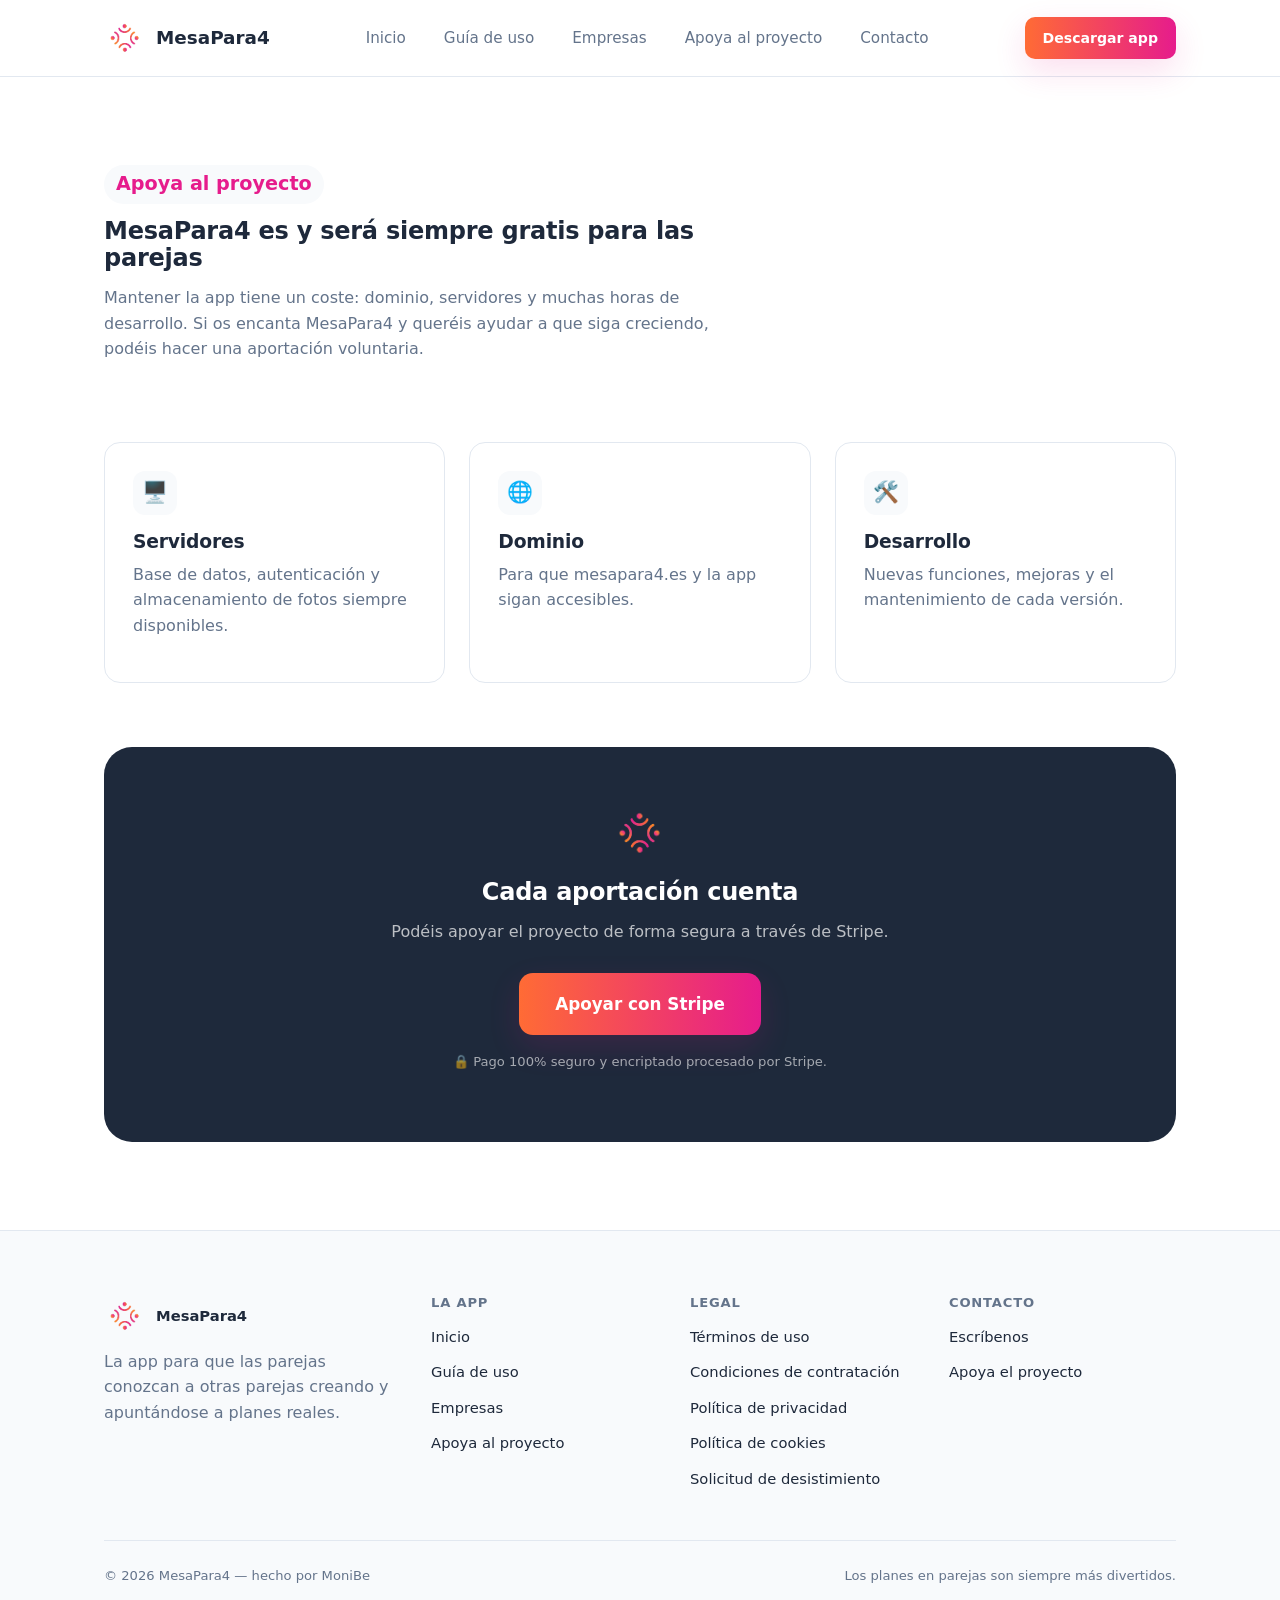
==== aportaciones.html @ 4d785fa5 "Creados un header y un footer a parte que todas las páginas comparten. Cambiados los enlaces para qu" ====
<!DOCTYPE html>
<html lang="es">
<head>
  <meta charset="UTF-8">
  <meta name="viewport" content="width=device-width, initial-scale=1.0">
  <title>Apoya al proyecto · MesaPara4</title>
  <meta name="description" content="MesaPara4 es gratis para las parejas. Ayudadnos a mantener servidores, dominio y desarrollo con una aportación voluntaria.">
  <link rel="stylesheet" href="css/styles.css">
  
</head>
<body>

  <div id="site-header"></div>

  <main>

  <section style="padding-bottom:40px;">
    <div class="container">
      <div class="section-head left reveal">
        <span class="badge">Apoya al proyecto</span>
        <h1>MesaPara4 es y será siempre gratis para las parejas</h1>
        <p class="text-muted" style="max-width:60ch;">Mantener la app tiene un coste: dominio, servidores y muchas horas de desarrollo. Si os encanta MesaPara4 y queréis ayudar a que siga creciendo, podéis hacer una aportación voluntaria.</p>
      </div>
    </div>
  </section>

  <section style="padding-top:0;">
    <div class="container">
      <div class="grid-3">
        <div class="card reveal">
          <div class="icon-dot">🖥️</div>
          <h3>Servidores</h3>
          <p class="text-muted">Base de datos, autenticación y almacenamiento de fotos siempre disponibles.</p>
        </div>
        <div class="card reveal">
          <div class="icon-dot">🌐</div>
          <h3>Dominio</h3>
          <p class="text-muted">Para que mesapara4.es y la app sigan accesibles.</p>
        </div>
        <div class="card reveal">
          <div class="icon-dot">🛠️</div>
          <h3>Desarrollo</h3>
          <p class="text-muted">Nuevas funciones, mejoras y el mantenimiento de cada versión.</p>
        </div>
      </div>

      <div class="cta-band reveal" style="margin-top:64px;">
        <img src="assets/logo.webp" alt="Logo MesaPara4" class="cta-logo">
        <h2>Cada aportación cuenta</h2>
        <p>Podéis apoyar el proyecto de forma segura a través de Stripe.</p>
        <a 
        href="https://buy.stripe.com/fZueV74OX3Xm7vi3wz8ww00" 
        target="_blank"
        rel="noopener noreferrer"
        class="btn btn-gradient btn-lg" 
        style="margin-top:12px;"
        >
        Apoyar con Stripe
        </a>
        <p class="form-note" style="color:rgba(255,255,255,0.6);margin-top:16px;">🔒 Pago 100% seguro y encriptado procesado por Stripe.</p>
      </div>
    </div>
  </section>

  </main>
  
   <div id="site-footer"></div>

  <script src="/js/script.js"></script>
</body>
</html>
---- css/styles.css ----
/* =========================================================
   MesaPara4 — Sistema de diseño de la web oficial
   Basado en src/styles/theme.js de la app
   ========================================================= */

@import url('https://api.fontshare.com/v2/css?f[]=chillax@400,500,600,700&f[]=satoshi@400,500,700,900&display=swap');

:root {
  /* --- Paleta (idéntica a theme.js) --- */
  --color-primary: #FF6B35;
  --color-secondary: #E61C8C;
  --color-bg: #FFFFFF;
  --color-surface: #F8FAFC;
  --color-text: #1E293B;
  --color-text-muted: #64748B;
  --color-border: #E2E8F0;
  --color-avatar-bg: #EDF0F5;

  --gradient-brand: linear-gradient(90deg, #FF6B35 0%, #E61C8C 100%);
  --gradient-critico: linear-gradient(90deg, #E61C8C 0%, #000000 100%);
  --gradient-warm-wash: radial-gradient(circle at 15% 15%, rgba(255,107,53,0.10), transparent 45%),
                          radial-gradient(circle at 85% 25%, rgba(230,28,140,0.08), transparent 50%);

  /* --- Tipografía (marca: Chillax + Satoshi) --- */
  --font-display: 'Chillax', 'Satoshi', system-ui, sans-serif;
  --font-body: 'Satoshi', system-ui, -apple-system, sans-serif;

  /* --- Espaciado y forma --- */
  --radius-sm: 10px;
  --radius-md: 16px;
  --radius-lg: 28px;
  --radius-pill: 999px;
  --shadow-soft: 0 4px 20px rgba(30, 41, 59, 0.06);
  --shadow-lift: 0 12px 32px rgba(230, 28, 140, 0.14);
  --container: 1120px;
}

* { box-sizing: border-box; }
html { scroll-behavior: smooth; }

body {
  margin: 0;
  font-family: var(--font-body);
  color: var(--color-text);
  background: var(--color-bg);
  line-height: 1.6;
  -webkit-font-smoothing: antialiased;
}

img { max-width: 100%; display: block; }
a { color: inherit; text-decoration: none; }

h1, h2, h3, h4 {
  font-family: var(--font-display);
  font-weight: 600;
  line-height: 1.15;
  margin: 0 0 .5em;
  letter-spacing: -0.01em;
}
h1 { font-weight: 700; }

p { margin: 0 0 1em; color: var(--color-text); }
.text-muted { color: var(--color-text-muted); }

.container {
  width: 100%;
  max-width: var(--container);
  margin: 0 auto;
  padding: 0 24px;
}

section { padding: 88px 0; }
@media (max-width: 720px) { section { padding: 56px 0; } }
@media (max-width: 480px) {
  section { padding: 40px 0; }
  .container { padding: 0 18px; }
}

/* ---------- Motivo de marca: los 4 puntos de la mesa ---------- */
.mesa-mark {
  display: inline-grid;
  grid-template-columns: repeat(2, 1fr);
  gap: 6px;
  width: 22px;
  height: 22px;
}
.mesa-mark span {
  width: 100%;
  height: 100%;
  border-radius: 50%;
  background: var(--gradient-brand);
}
.mesa-mark span:nth-child(2) { background: var(--color-secondary); opacity: .85; }
.mesa-mark span:nth-child(3) { background: var(--color-primary); opacity: .85; }
.mesa-mark span:nth-child(4) { background: var(--gradient-brand); }

.mesa-divider {
  display: flex;
  gap: 10px;
  align-items: center;
  margin: 0 auto 20px;
  width: fit-content;
}
.mesa-divider span {
  width: 8px; height: 8px; border-radius: 50%;
  background: var(--color-border);
}
.mesa-divider span.on { background: var(--gradient-brand); }

.brand-logo { height: 42px; width: auto; }
.eyebrow-logo { height: 20px; width: auto; }
.cta-logo { height: 60px; width: auto; margin: 0 auto 16px; display: block; }

/* ---------- Header ---------- */
.site-header {
  position: sticky;
  top: 0;
  z-index: 50;
  background: rgba(255,255,255,0.85);
  backdrop-filter: blur(10px);
  border-bottom: 1px solid var(--color-border);
}
.site-header .container {
  display: flex;
  align-items: center;
  justify-content: space-between;
  height: 76px;
}
.brand {
  display: flex;
  align-items: center;
  gap: 10px;
  font-family: var(--font-display);
  font-weight: 700;
  font-size: 1.15rem;
  color: var(--color-text);
}
.main-nav {
  display: flex;
  align-items: center;
  gap: 6px;
}
.main-nav a {
  padding: 10px 16px;
  border-radius: var(--radius-pill);
  font-size: .95rem;
  font-weight: 500;
  color: var(--color-text-muted);
  transition: background .18s ease, color .18s ease;
}
.main-nav a:hover, .main-nav a.active {
  background: var(--color-surface);
  color: var(--color-text);
}
.header-cta { display: flex; align-items: center; gap: 12px; }

.nav-toggle {
  display: none;
  background: none;
  border: none;
  cursor: pointer;
  padding: 8px;
}
.nav-toggle span {
  display: block;
  width: 22px;
  height: 2px;
  background: var(--color-text);
  margin: 5px 0;
  border-radius: 2px;
}

@media (max-width: 420px) {
  .header-cta .btn-gradient.btn-sm { display: none; }
}

@media (max-width: 860px) {
  .main-nav {
    position: fixed;
    top: 76px; left: 0; right: 0;
    background: var(--color-bg);
    border-bottom: 1px solid var(--color-border);
    flex-direction: column;
    align-items: stretch;
    padding: 12px;
    display: none;
    box-shadow: var(--shadow-soft);
  }
  .main-nav.open { display: flex; }
  .main-nav a { padding: 14px 16px; }
  .nav-toggle { display: block; }
}

/* ---------- Botones (estilo BotonGradiente) ---------- */
.btn {
  display: inline-flex;
  align-items: center;
  justify-content: center;
  gap: 8px;
  font-family: var(--font-body);
  font-weight: 700;
  font-size: .98rem;
  padding: 14px 28px;
  border-radius: var(--radius-sm);
  border: none;
  cursor: pointer;
  transition: transform .15s ease, box-shadow .15s ease, opacity .15s ease;
  white-space: nowrap;
}
.btn-gradient {
  background: var(--gradient-brand);
  color: #fff;
  box-shadow: var(--shadow-lift);
}
.btn-gradient:hover { transform: translateY(-2px); opacity: .95; }
.btn-critico {
  background: var(--gradient-critico);
  color: #fff;
}
.btn-outline {
  background: transparent;
  color: var(--color-text);
  border: 1.5px solid var(--color-border);
}
.btn-outline:hover { border-color: var(--color-text-muted); }
.btn-sm { padding: 10px 18px; font-size: .88rem; border-radius: var(--radius-sm); }
.btn-lg { padding: 18px 36px; font-size: 1.05rem; border-radius: 14px; }

/* ---------- Hero ---------- */
.hero {
  padding: 96px 0 72px;
  background: var(--gradient-warm-wash);
  position: relative;
  overflow: hidden;
}
.hero .container {
  display: grid;
  grid-template-columns: 1.1fr .9fr;
  gap: 56px;
  align-items: center;
}
@media (max-width: 900px) {
  .hero .container { grid-template-columns: 1fr; }
}
@media (max-width: 640px) {
  .hero { padding: 48px 0 40px; }
  .hero-actions { flex-direction: column; align-items: stretch; }
  .hero-actions .btn { width: 100%; text-align: center; }
}
.eyebrow {
  display: inline-flex;
  align-items: center;
  gap: 8px;
  background: var(--color-surface);
  border: 1px solid var(--color-border);
  padding: 6px 14px;
  border-radius: var(--radius-pill);
  font-size: .82rem;
  font-weight: 600;
  color: var(--color-text-muted);
  margin-bottom: 20px;
}
.hero h1 { font-size: clamp(2.2rem, 4.4vw, 3.4rem); }
.hero .lede { font-size: 1.15rem; color: var(--color-text-muted); max-width: 46ch; }
.hero-actions { display: flex; gap: 14px; align-items: center; margin-top: 32px; flex-wrap: wrap; }
.store-note { font-size: .82rem; color: var(--color-text-muted); }

/* Mock de teléfono (sin capturas reales todavía) */
.phone-mock {
  justify-self: center;
  width: 260px;
  max-width: 78vw;
  aspect-ratio: 260/540;
  height: auto;
  border-radius: 40px;
  background: var(--color-text);
  padding: 12px;
  box-shadow: 0 30px 60px rgba(30,41,59,0.25);
  position: relative;
}
.phone-mock .screen {
  width: 100%;
  height: 100%;
  border-radius: 28px;
  background: var(--color-bg);
  overflow: hidden;
  display: flex;
  flex-direction: column;
}
.phone-mock .screen-top {
  padding: 20px 18px 14px;
  background: var(--gradient-brand);
  color: #fff;
}
.phone-mock .screen-body { padding: 16px; display: grid; gap: 10px; }
.phone-screenshot {
  width: 100%;
  height: 100%;
  object-fit: cover;
  object-position: top center;
}
.plan-card-mock {
  background: var(--color-surface);
  border-radius: var(--radius-md);
  padding: 14px;
  border: 1px solid var(--color-border);
}
.plan-card-mock .bar { height: 8px; border-radius: 4px; background: var(--color-border); margin-bottom: 6px; }
.plan-card-mock .bar.w60 { width: 60%; }
.plan-card-mock .bar.w40 { width: 40%; background: var(--gradient-brand); height: 6px; }

/* ---------- Tarjetas / grids ---------- */
.grid-3 { display: grid; grid-template-columns: repeat(3, 1fr); gap: 24px; }
.grid-2 { display: grid; grid-template-columns: repeat(2, 1fr); gap: 24px; }
@media (max-width: 820px) { .grid-3, .grid-2 { grid-template-columns: 1fr; } }

.card {
  background: var(--color-bg);
  border: 1px solid var(--color-border);
  border-radius: var(--radius-md);
  padding: 28px;
  transition: transform .18s ease, box-shadow .18s ease;
}
.card:hover { transform: translateY(-4px); box-shadow: var(--shadow-soft); }
.card .icon-dot {
  width: 44px; height: 44px;
  border-radius: 12px;
  background: var(--color-surface);
  display: flex; align-items: center; justify-content: center;
  margin-bottom: 16px;
  font-size: 1.3rem;
}

.section-head { max-width: 640px; margin: 0 auto 48px; text-align: center; }
.section-head.left { margin: 0 0 40px; text-align: left; }

/* ---------- Pasos numerados (cómo funciona) ---------- */
.steps { display: grid; grid-template-columns: repeat(4, 1fr); gap: 20px; counter-reset: step; }
@media (max-width: 900px) { .steps { grid-template-columns: repeat(2, 1fr); } }
@media (max-width: 560px) { .steps { grid-template-columns: 1fr; } }
.step { position: relative; padding-top: 8px; }
.step .num {
  font-family: var(--font-display);
  font-weight: 700;
  font-size: 2rem;
  background: var(--gradient-brand);
  -webkit-background-clip: text;
  background-clip: text;
  color: transparent;
  margin-bottom: 8px;
  display: block;
}

/* ---------- Franja CTA ---------- */
.cta-band {
  background: var(--color-text);
  color: #fff;
  border-radius: var(--radius-lg);
  padding: 56px;
  text-align: center;
}
.cta-band h2 { color: #fff; }
.cta-band p { color: rgba(255,255,255,0.7); }
@media (max-width: 640px) {
  .cta-band { padding: 36px 24px; border-radius: var(--radius-md); }
  .btn-lg { width: 100%; padding: 16px 24px; font-size: 1rem; }
}

/* ---------- Formularios ---------- */
.field { margin-bottom: 20px; }
.field label {
  display: block;
  font-weight: 700;
  font-size: .88rem;
  margin-bottom: 6px;
}
.field input,
.field select,
.field textarea {
  width: 100%;
  font-family: var(--font-body);
  font-size: 1rem;
  padding: 13px 16px;
  border-radius: var(--radius-sm);
  border: 1.5px solid var(--color-border);
  background: var(--color-surface);
  color: var(--color-text);
}
.field input:focus,
.field select:focus,
.field textarea:focus {
  outline: none;
  border-color: var(--color-primary);
  background: #fff;
}
.field textarea { resize: vertical; min-height: 140px; }
.checkbox-field { display: flex; gap: 10px; align-items: flex-start; margin-bottom: 24px; }
.checkbox-field input { width: 18px; height: 18px; margin-top: 3px; flex: none; }
.checkbox-field label { font-weight: 400; font-size: .9rem; color: var(--color-text-muted); }
.form-note { font-size: .82rem; color: var(--color-text-muted); margin-top: 10px; }
.form-honeypot { position: absolute; left: -9999px; width: 1px; height: 1px; overflow: hidden; }
.form-success, .form-error {
  padding: 16px 18px;
  border-radius: var(--radius-sm);
  font-weight: 600;
  margin-bottom: 20px;
  display: none;
}
.form-success { background: #ECFDF5; color: #047857; }
.form-error { background: #FEF2F2; color: #B91C1C; }

/* ---------- Guía de uso: mock de pantallas ---------- */
.screen-guide {
  display: flex;
  align-items: flex-start;
  justify-content: center;
  gap: 40px;
  max-width: 620px;
  margin: 0 auto 56px;
}
.screen-guide-text { max-width: 320px; padding-top: 4px; }
@media (max-width: 780px) {
  .screen-guide { flex-direction: column !important; align-items: center; text-align: center; gap: 20px; }
  .screen-guide-text { max-width: 100%; text-align: left; }
}
.screen-frame {
  width: 200px;
  height: 400px;
  flex: none;
  margin: 0 auto;
  border-radius: 28px;
  background: var(--color-text);
  padding: 10px;
}
.screen-frame .inner {
  width: 100%; height: 100%;
  border-radius: 20px;
  background: var(--color-surface);
  display: flex; align-items: center; justify-content: center;
  color: var(--color-text-muted);
  font-size: .8rem;
  text-align: center;
  padding: 12px;
}
@media (max-width: 480px) {
  .screen-frame { width: 160px; height: 320px; }
}

/* ---------- Empresas: lista de sectores ---------- */
.chip-row { display: flex; flex-wrap: wrap; gap: 10px; margin: 24px 0; }
.chip {
  padding: 8px 16px;
  border-radius: var(--radius-pill);
  background: var(--color-surface);
  border: 1px solid var(--color-border);
  font-size: .88rem;
  font-weight: 500;
}

/* ---------- Insignias ---------- */
.badge-icon {
  width: 64px;
  height: 64px;
  border-radius: 50%;
  display: flex;
  align-items: center;
  justify-content: center;
  font-size: 1.6rem;
  margin-bottom: 16px;
}
.badge-icon.lvl-1 { background: linear-gradient(135deg, #5EEAD4, #2DD4BF); color: #1E293B; }
.badge-icon.lvl-2 { background: linear-gradient(135deg, #FBBF24, #FB923C); color: #1E293B; }
.badge-icon.lvl-3 { background: var(--gradient-brand); color: #fff; }

.badge-card { text-align: left; }
.badge-levels { display: flex; gap: 8px; margin-top: 14px; }
.badge-pip { width: 22px; height: 6px; border-radius: 999px; }
.badge-pip.lvl-1 { background: linear-gradient(90deg, #5EEAD4, #2DD4BF); }
.badge-pip.lvl-2 { background: linear-gradient(90deg, #FBBF24, #FB923C); }
.badge-pip.lvl-3 { background: var(--gradient-brand); }

/* ---------- Legal ---------- */
.legal-content h2 { margin-top: 2em; font-size: 1.3rem; }
.legal-content h3 { font-size: 1.05rem; margin-top: 1.6em; }
.legal-content { max-width: 760px; }
.legal-content ul { padding-left: 1.3em; }
.legal-updated { color: var(--color-text-muted); font-size: .88rem; margin-bottom: 40px; }

/* ---------- Footer ---------- */
.site-footer {
  background: var(--color-surface);
  border-top: 1px solid var(--color-border);
  padding: 64px 0 32px;
}
.footer-grid {
  display: grid;
  grid-template-columns: 1.3fr 1fr 1fr 1fr;
  gap: 32px;
  margin-bottom: 48px;
}
@media (max-width: 780px) { .footer-grid { grid-template-columns: 1fr 1fr; } }
@media (max-width: 480px) { .footer-grid { grid-template-columns: 1fr; gap: 28px; } }
.footer-grid h4 { font-size: .82rem; text-transform: uppercase; letter-spacing: .06em; color: var(--color-text-muted); margin-bottom: 14px; }
.footer-grid ul { list-style: none; padding: 0; margin: 0; display: grid; gap: 10px; }
.footer-grid a { color: var(--color-text); font-size: .92rem; }
.footer-grid a:hover { color: var(--color-primary); }
.footer-bottom {
  border-top: 1px solid var(--color-border);
  padding-top: 24px;
  display: flex;
  justify-content: space-between;
  flex-wrap: wrap;
  gap: 12px;
  font-size: .82rem;
  color: var(--color-text-muted);
}

/* ---------- Utilidades ---------- */
.badge {
  display: inline-block;
  padding: 4px 12px;
  border-radius: var(--radius-pill);
  background: var(--color-surface);
  font-size: 1.2rem;
  font-weight: 700;
  color: var(--color-secondary);
  margin-bottom: 14px;
}
.reveal { opacity: 0; transform: translateY(16px); transition: opacity .6s ease, transform .6s ease; }
.reveal.in { opacity: 1; transform: translateY(0); }
@media (prefers-reduced-motion: reduce) {
  .reveal { opacity: 1; transform: none; transition: none; }
}
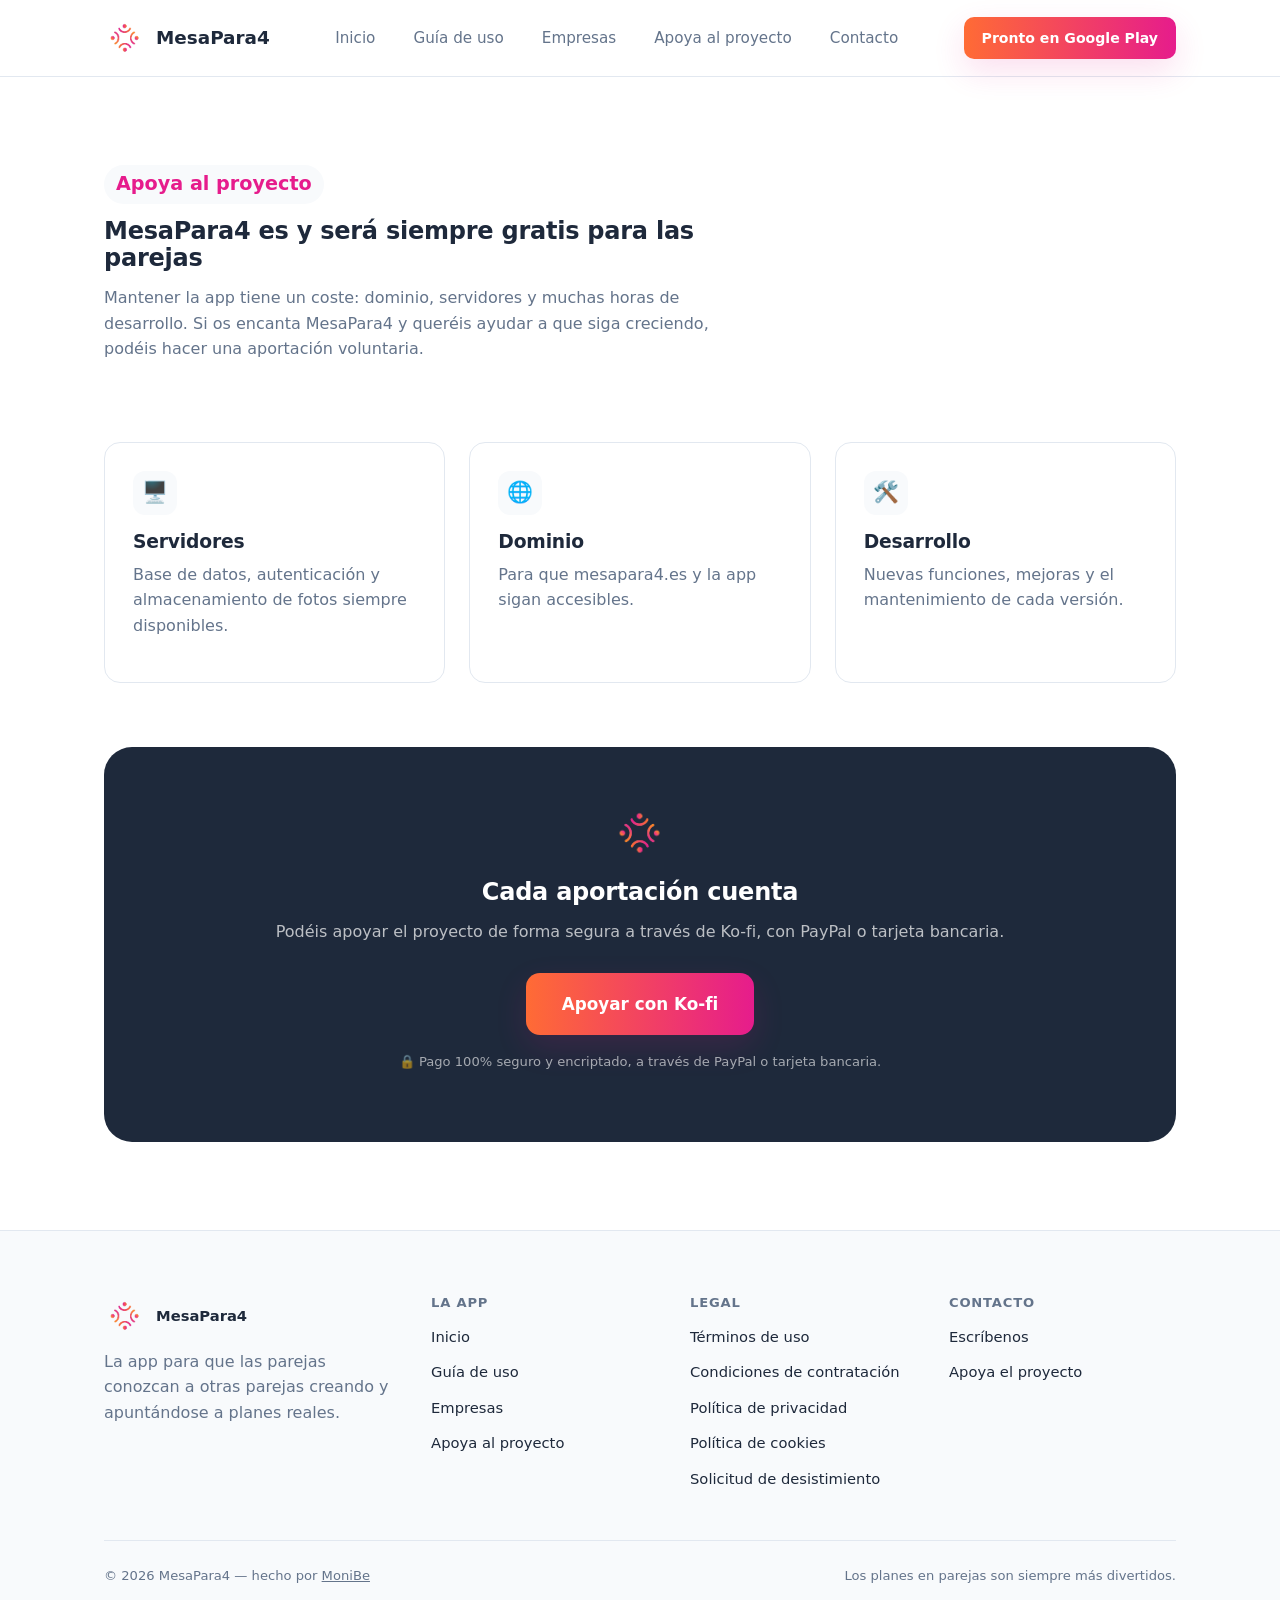
==== commit 0e4df984: "Cambiado el botón y el enlace a  Stripe por Ko-fi en la página para las aportaciones/donaciones" ====
--- a/aportaciones.html
+++ b/aportaciones.html
@@ -47,17 +47,17 @@
       <div class="cta-band reveal" style="margin-top:64px;">
         <img src="assets/logo.webp" alt="Logo MesaPara4" class="cta-logo">
         <h2>Cada aportación cuenta</h2>
-        <p>Podéis apoyar el proyecto de forma segura a través de Stripe.</p>
+        <p>Podéis apoyar el proyecto de forma segura a través de Ko-fi, con PayPal o tarjeta bancaria.</p>
         <a 
-        href="https://buy.stripe.com/fZueV74OX3Xm7vi3wz8ww00" 
+        href="https://ko-fi.com/D3J825G0X3" 
         target="_blank"
         rel="noopener noreferrer"
         class="btn btn-gradient btn-lg" 
         style="margin-top:12px;"
         >
-        Apoyar con Stripe
+        Apoyar con Ko-fi
         </a>
-        <p class="form-note" style="color:rgba(255,255,255,0.6);margin-top:16px;">🔒 Pago 100% seguro y encriptado procesado por Stripe.</p>
+        <p class="form-note" style="color:rgba(255,255,255,0.6);margin-top:16px;">🔒 Pago 100% seguro y encriptado, a través de PayPal o tarjeta bancaria.</p>
       </div>
     </div>
   </section>
--- a/css/styles.css
+++ b/css/styles.css
@@ -514,6 +514,45 @@
   font-size: .82rem;
   color: var(--color-text-muted);
 }
+.footer-bottom a {
+  text-decoration: underline;
+}
+
+/* ---------- Botón "volver arriba" ---------- */
+.back-to-top {
+  position: fixed;
+  right: 24px;
+  bottom: 24px;
+  width: 48px;
+  height: 48px;
+  border-radius: 50%;
+  border: none;
+  background: var(--gradient-brand);
+  color: #fff;
+  display: flex;
+  align-items: center;
+  justify-content: center;
+  cursor: pointer;
+  box-shadow: var(--shadow-lift);
+  opacity: 0;
+  visibility: hidden;
+  transform: translateY(12px);
+  transition: opacity .25s ease, transform .25s ease, visibility .25s;
+  z-index: 60;
+}
+.back-to-top.show {
+  opacity: 1;
+  visibility: visible;
+  transform: translateY(0);
+}
+.back-to-top:hover { transform: translateY(-2px); opacity: .95; }
+
+@media (max-width: 720px) {
+  .back-to-top { right: 16px; bottom: 16px; width: 44px; height: 44px; }
+}
+@media (prefers-reduced-motion: reduce) {
+  .back-to-top { transition: opacity .15s ease; }
+}
 
 /* ---------- Utilidades ---------- */
 .badge {
@@ -530,4 +569,9 @@
 .reveal.in { opacity: 1; transform: translateY(0); }
 @media (prefers-reduced-motion: reduce) {
   .reveal { opacity: 1; transform: none; transition: none; }
+}
+/* Subraya los enlaces dentro de párrafos, etiquetas y tarjetas */
+.card p a,
+.checkbox-field label a {
+  text-decoration: underline;
 }
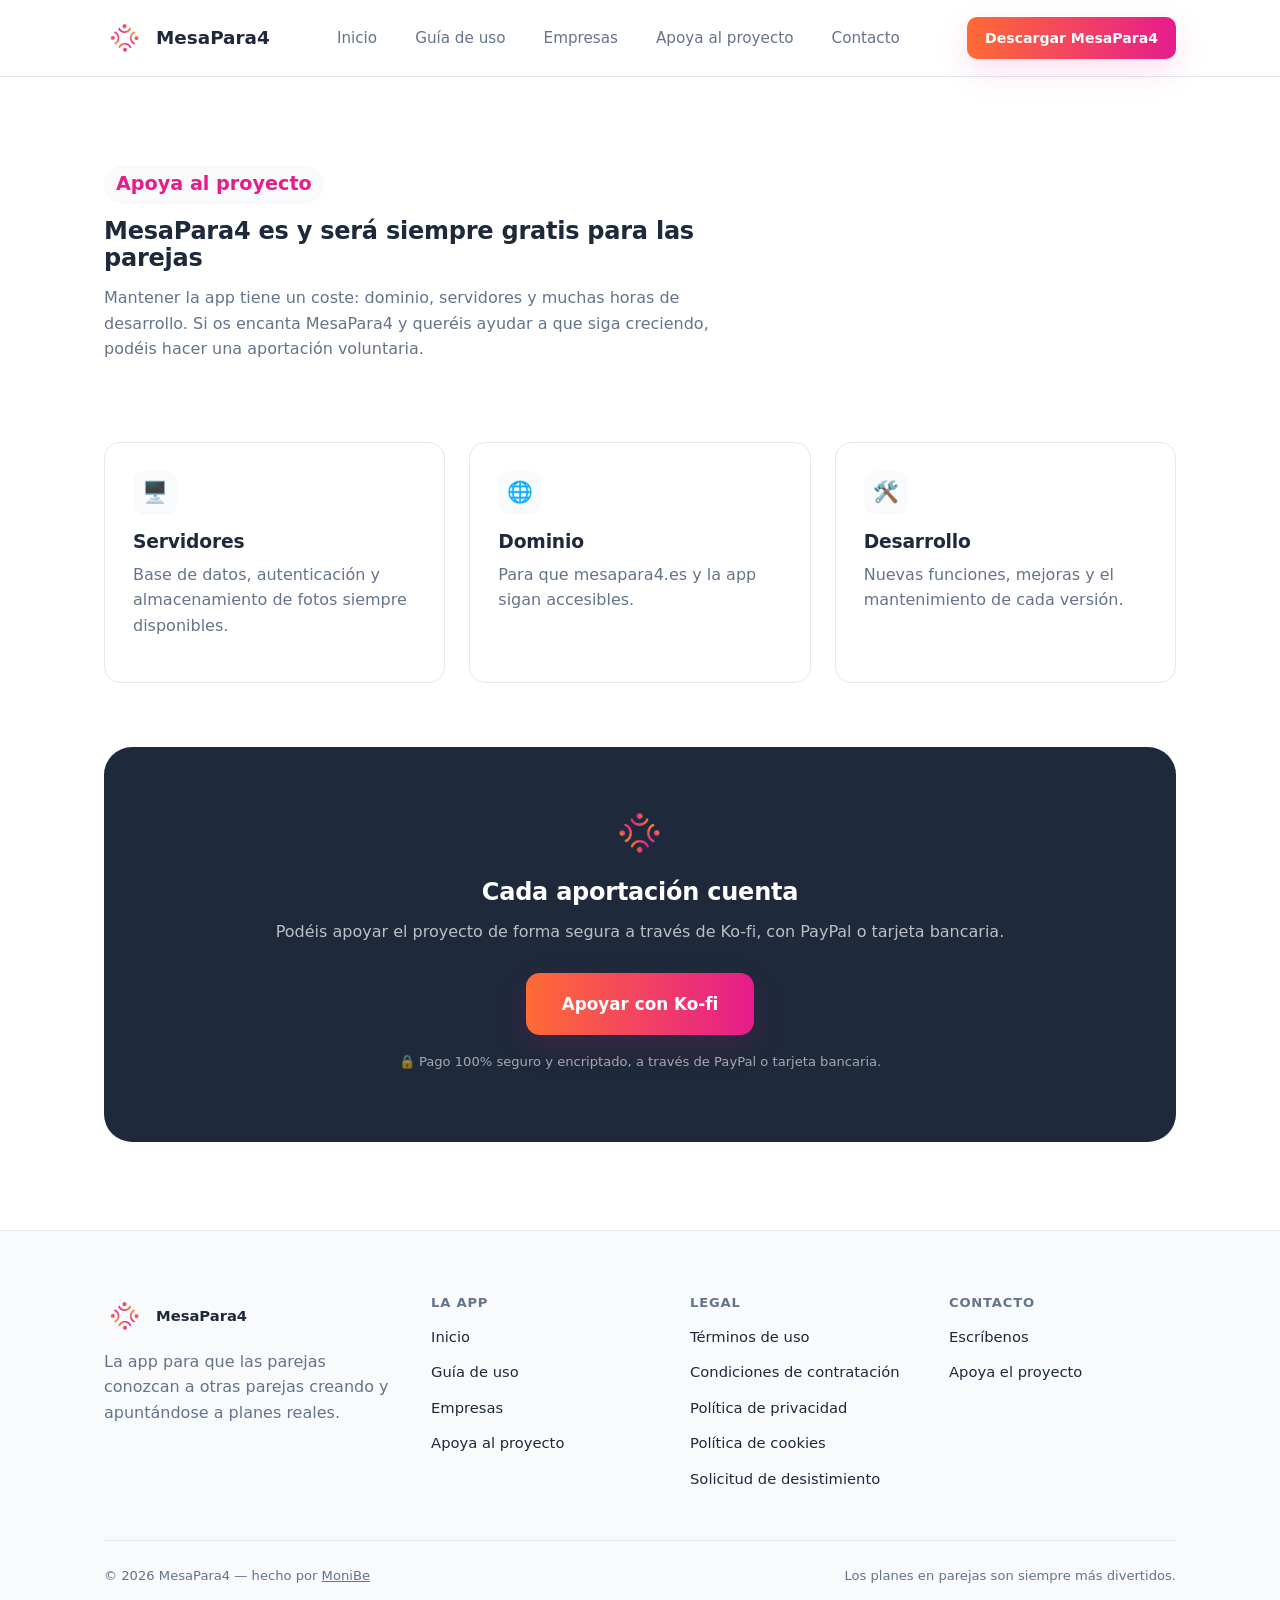
==== commit 17e036de: "Añadido el favicon en todas las páginas" ====
--- a/aportaciones.html
+++ b/aportaciones.html
@@ -6,6 +6,7 @@
   <title>Apoya al proyecto · MesaPara4</title>
   <meta name="description" content="MesaPara4 es gratis para las parejas. Ayudadnos a mantener servidores, dominio y desarrollo con una aportación voluntaria.">
   <link rel="stylesheet" href="css/styles.css">
+  <link rel="icon" href="assets/favicon.ico">
   
 </head>
 <body>
--- a/css/styles.css
+++ b/css/styles.css
@@ -125,6 +125,16 @@
   align-items: center;
   justify-content: space-between;
   height: 76px;
+}
+
+.site-header .brand {
+  text-decoration: none;
+  color: inherit;
+  transition: color 0.3s ease;
+}
+
+.site-header .brand:hover {
+  color: var(--color-primary);
 }
 .brand {
   display: flex;
@@ -500,7 +510,16 @@
 }
 @media (max-width: 780px) { .footer-grid { grid-template-columns: 1fr 1fr; } }
 @media (max-width: 480px) { .footer-grid { grid-template-columns: 1fr; gap: 28px; } }
-.footer-grid h4 { font-size: .82rem; text-transform: uppercase; letter-spacing: .06em; color: var(--color-text-muted); margin-bottom: 14px; }
+.footer-title {
+  font-family: var(--font-display);
+  font-weight: 600;
+  line-height: 1.15;
+  font-size: .82rem;
+  text-transform: uppercase;
+  letter-spacing: .06em;
+  color: var(--color-text-muted);
+  margin: 0 0 14px;
+}
 .footer-grid ul { list-style: none; padding: 0; margin: 0; display: grid; gap: 10px; }
 .footer-grid a { color: var(--color-text); font-size: .92rem; }
 .footer-grid a:hover { color: var(--color-primary); }
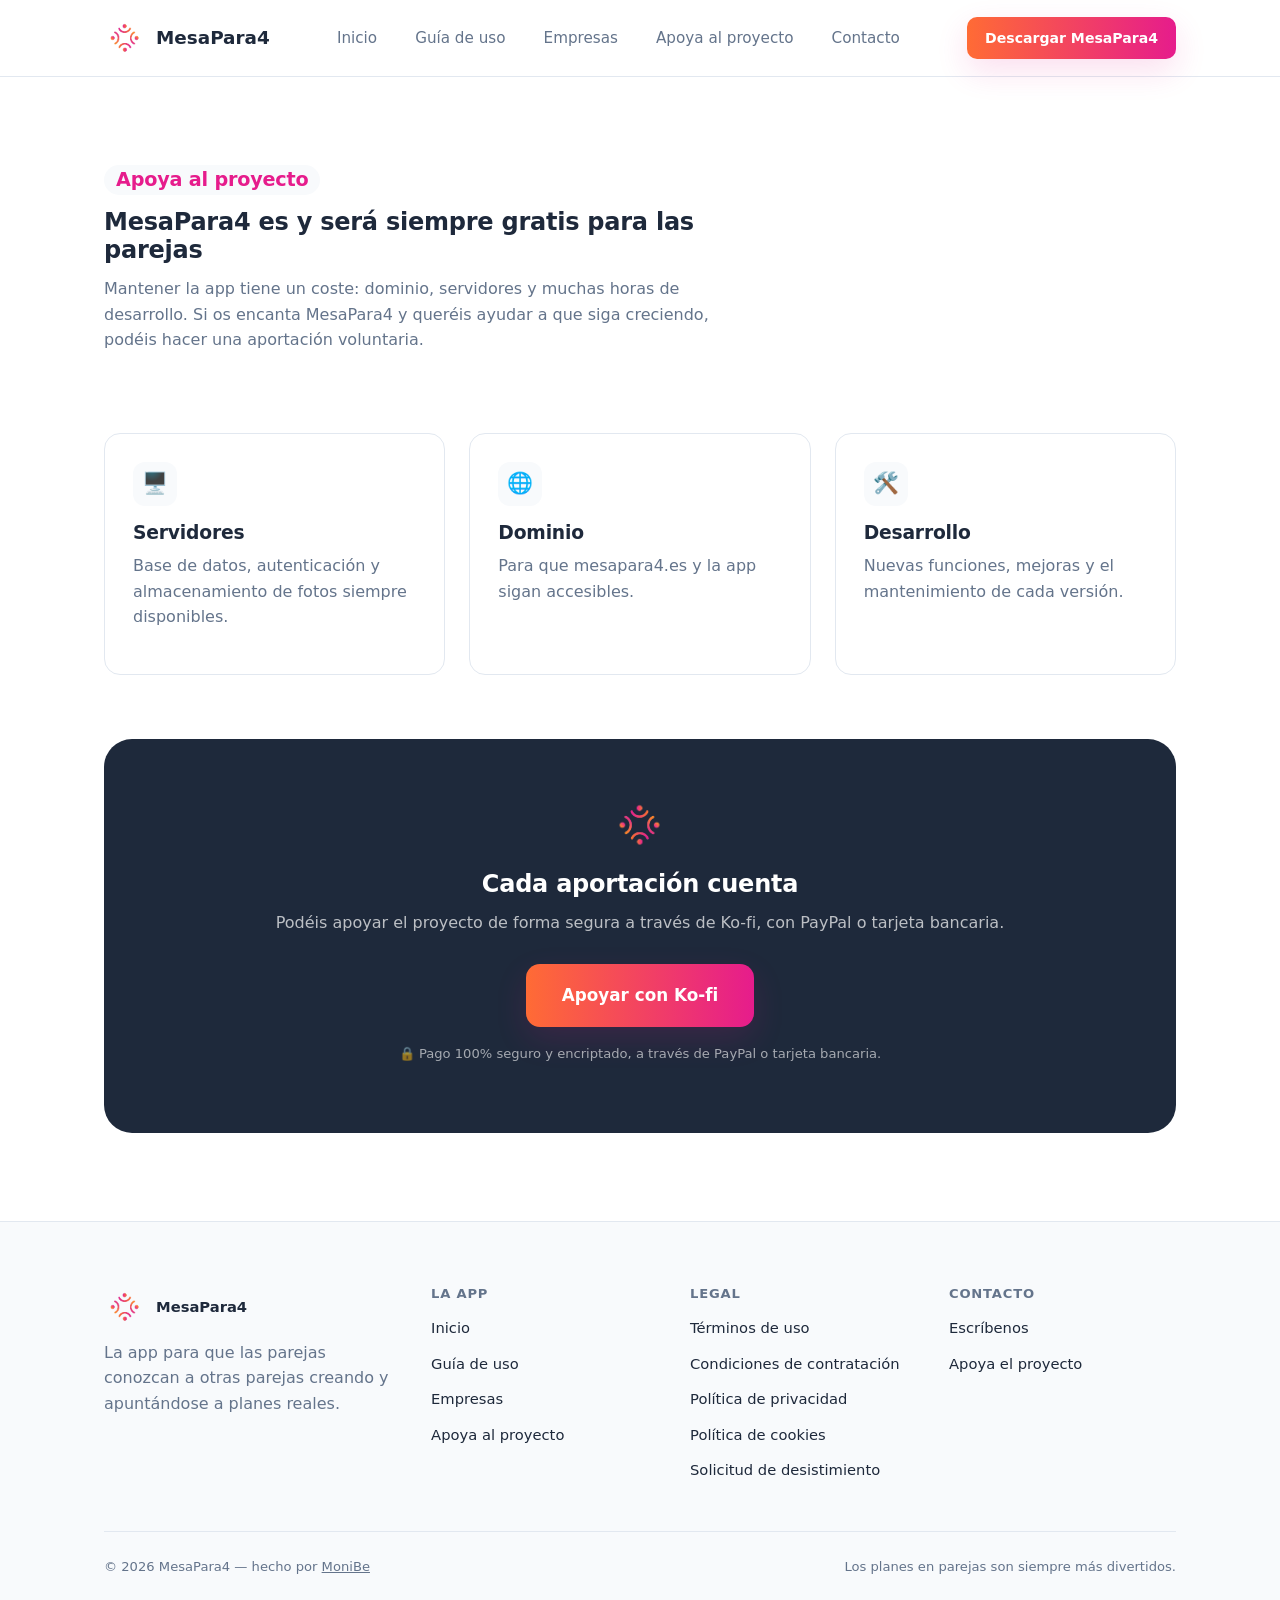
==== commit cbe5b2c3: "Arreglos SEO en pag aportaciones" ====
--- a/aportaciones.html
+++ b/aportaciones.html
@@ -3,7 +3,7 @@
 <head>
   <meta charset="UTF-8">
   <meta name="viewport" content="width=device-width, initial-scale=1.0">
-  <title>Apoya al proyecto · MesaPara4</title>
+  <title>Apoya al proyecto con donaciones voluntarias · MesaPara4</title>
   <meta name="description" content="MesaPara4 es gratis para las parejas. Ayudadnos a mantener servidores, dominio y desarrollo con una aportación voluntaria.">
   <link rel="stylesheet" href="css/styles.css">
   <link rel="icon" href="assets/favicon.ico">
@@ -18,8 +18,8 @@
   <section style="padding-bottom:40px;">
     <div class="container">
       <div class="section-head left reveal">
-        <span class="badge">Apoya al proyecto</span>
-        <h1>MesaPara4 es y será siempre gratis para las parejas</h1>
+        <h1 class="badge">Apoya al proyecto</h1>
+        <h2>MesaPara4 es y será siempre gratis para las parejas</h2>
         <p class="text-muted" style="max-width:60ch;">Mantener la app tiene un coste: dominio, servidores y muchas horas de desarrollo. Si os encanta MesaPara4 y queréis ayudar a que siga creciendo, podéis hacer una aportación voluntaria.</p>
       </div>
     </div>
@@ -46,7 +46,7 @@
       </div>
 
       <div class="cta-band reveal" style="margin-top:64px;">
-        <img src="assets/logo.webp" alt="Logo MesaPara4" class="cta-logo">
+        <img src="assets/logo.webp" title="Logo MesaPara4" alt="Logo MesaPara4" class="cta-logo">
         <h2>Cada aportación cuenta</h2>
         <p>Podéis apoyar el proyecto de forma segura a través de Ko-fi, con PayPal o tarjeta bancaria.</p>
         <a 
